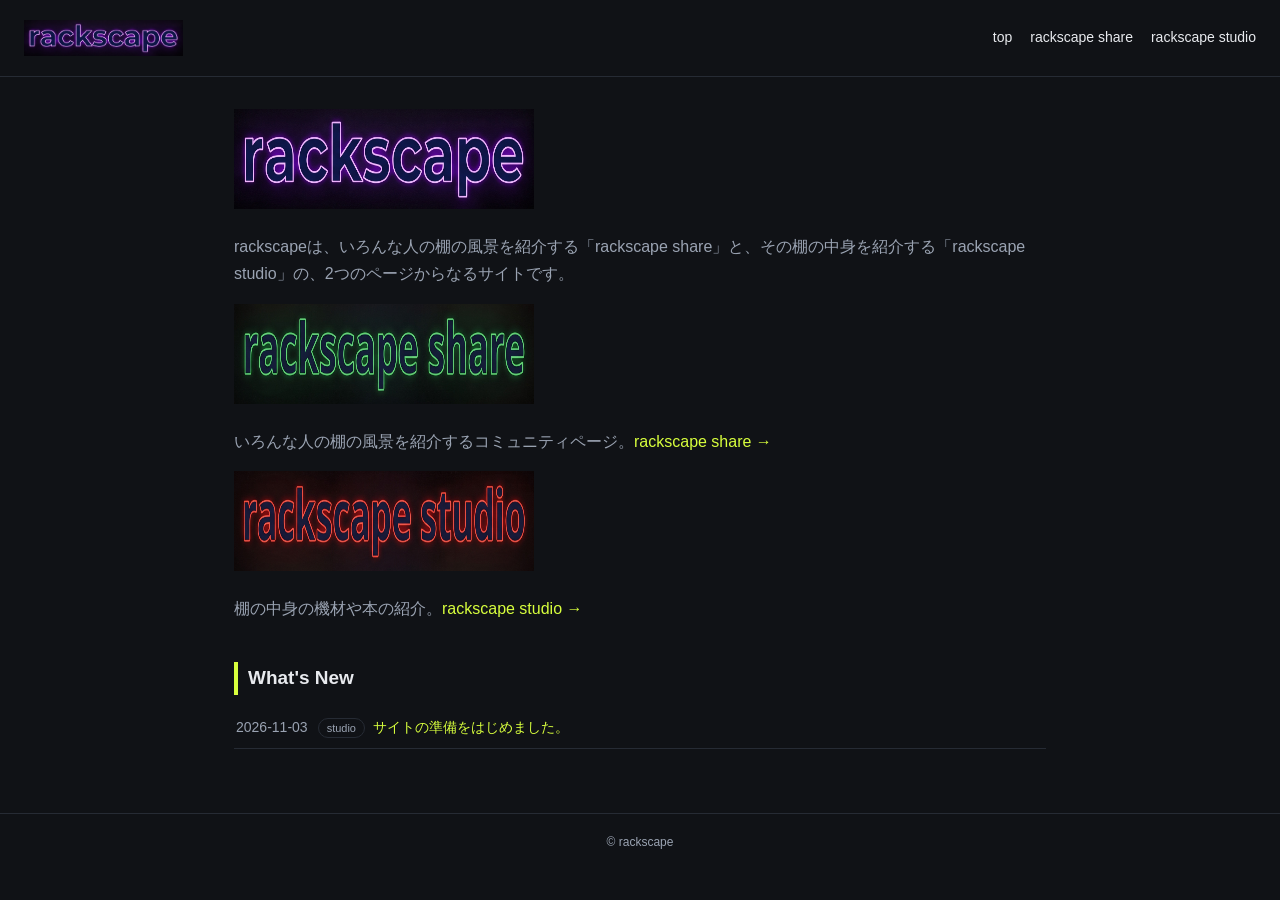
==== index.html @ fb8b6e0b "Update index.html" ====
<!DOCTYPE html>
<html lang="ja">
<head>
<meta charset="UTF-8">
<meta name="viewport" content="width=device-width, initial-scale=1">
<title>rackscape</title>
<link rel="stylesheet" href="style.css">
</head>
<body>
<header>
  <img class="logo" src="assets/logo-header.jpg" alt="rackscape">
  <nav>
    <a href="index.html">top</a>
    <a href="share.html">rackscape share</a>
    <a href="studio.html">rackscape studio</a>
  </nav>
</header>
<main>
  <img class="logo" src="assets/logo-header.jpg" alt="rackscape"width="300" height="100">
  <p class="lead">rackscapeは、いろんな人の棚の風景を紹介する「rackscape share」と、その棚の中身を紹介する「rackscape studio」の、2つのページからなるサイトです。</p>

  <img class="logo" src="assets/banner-share.jpeg" alt="rackscape share"width="300" height="100">
  <p class="lead">いろんな人の棚の風景を紹介するコミュニティページ。<a href="share.html">rackscape share →</a></p> 
  
  <img class="logo" src="assets/banner-studio.jpeg" alt="rackscape studio"width="300" height="100">
  <p class="lead">棚の中身の機材や本の紹介。<a href="studio.html">rackscape studio →</a></p>

  <h2>What's New</h2>
  <ul class="news" id="whats-new"></ul>
</main>
<footer>© rackscape</footer>
<script src="data.js"></script>
<script src="render.js"></script>
</body>
</html>
---- style.css ----
:root { --bg:#101216; --panel:#181b21; --text:#e8eaee; --sub:#9aa3b2; --line:#262b34; --accent:#d8ff3d; }
* { box-sizing:border-box; }
body { margin:0; background:var(--bg); color:var(--text); font-family:"Hiragino Sans","Noto Sans JP",sans-serif; line-height:1.7; }
a { color:var(--accent); text-decoration:none; }
a:hover { text-decoration:underline; }
header { border-bottom:1px solid var(--line); padding:20px 24px; display:flex; align-items:center; gap:16px; flex-wrap:wrap; }
header .logo { height:36px; }
header .name { font-size:22px; font-weight:700; letter-spacing:.04em; }
nav { margin-left:auto; display:flex; gap:18px; }
nav a { color:var(--text); font-size:14px; }
main { max-width:860px; margin:0 auto; padding:32px 24px 64px; }
h1 { font-size:28px; margin:8px 0 4px; }
h2 { font-size:19px; margin:40px 0 12px; border-left:4px solid var(--accent); padding-left:10px; }
.lead { color:var(--sub); }
.banner { width:100%; border-radius:10px; margin:16px 0 8px; }
.cards { display:grid; grid-template-columns:repeat(auto-fit,minmax(240px,1fr)); gap:14px; }
.card { background:var(--panel); border:1px solid var(--line); border-radius:10px; padding:16px; }
.card .tag { display:inline-block; font-size:11px; color:#101216; background:var(--accent); border-radius:99px; padding:1px 9px; margin-bottom:8px; font-weight:700; }
.card h3 { margin:0 0 6px; font-size:16px; }
.card p { margin:0; color:var(--sub); font-size:14px; }
ul.news { list-style:none; padding:0; margin:0; }
ul.news li { padding:9px 2px; border-bottom:1px solid var(--line); font-size:14px; }
ul.news .date { color:var(--sub); margin-right:10px; font-variant-numeric:tabular-nums; }
ul.news .label { display:inline-block; font-size:11px; border:1px solid var(--line); border-radius:99px; padding:0 8px; margin-right:8px; color:var(--sub); }
.note { color:var(--sub); font-size:13px; margin-top:40px; border-top:1px solid var(--line); padding-top:16px; }
footer { border-top:1px solid var(--line); color:var(--sub); font-size:12px; padding:18px 24px; text-align:center; }
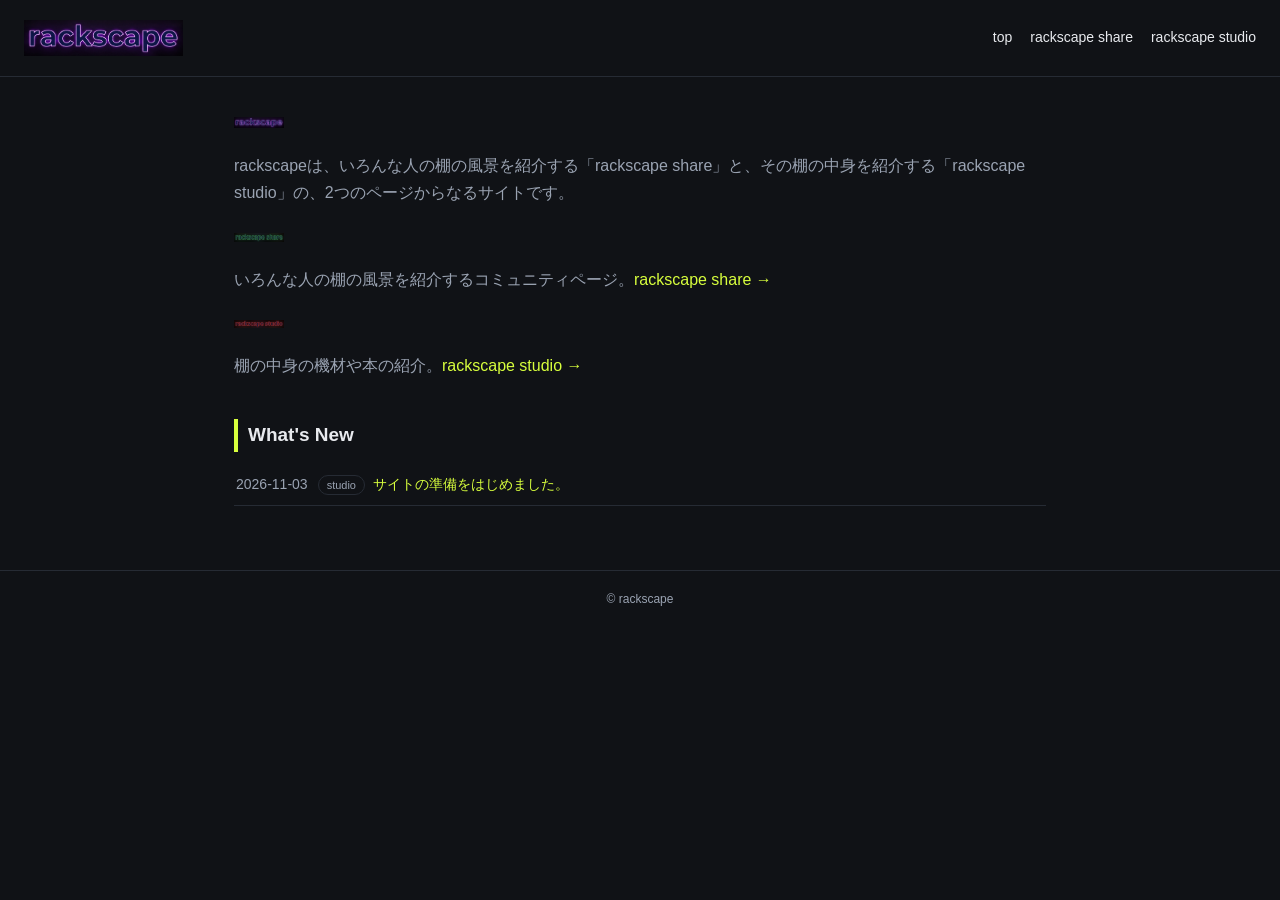
==== commit 54ff18ff: "Update index.html" ====
--- a/index.html
+++ b/index.html
@@ -16,13 +16,13 @@
   </nav>
 </header>
 <main>
-  <img class="logo" src="assets/logo-header.jpg" alt="rackscape"width="300" height="100">
+  <img class="logo" src="assets/logo-header.jpg" alt="rackscape"width="50" height="auto">
   <p class="lead">rackscapeは、いろんな人の棚の風景を紹介する「rackscape share」と、その棚の中身を紹介する「rackscape studio」の、2つのページからなるサイトです。</p>
 
-  <img class="logo" src="assets/banner-share.jpeg" alt="rackscape share"width="300" height="100">
+  <img class="logo" src="assets/banner-share.jpeg" alt="rackscape share"width="50" height="auto">
   <p class="lead">いろんな人の棚の風景を紹介するコミュニティページ。<a href="share.html">rackscape share →</a></p> 
   
-  <img class="logo" src="assets/banner-studio.jpeg" alt="rackscape studio"width="300" height="100">
+  <img class="logo" src="assets/banner-studio.jpeg" alt="rackscape studio"width="50" height="auto">
   <p class="lead">棚の中身の機材や本の紹介。<a href="studio.html">rackscape studio →</a></p>
 
   <h2>What's New</h2>
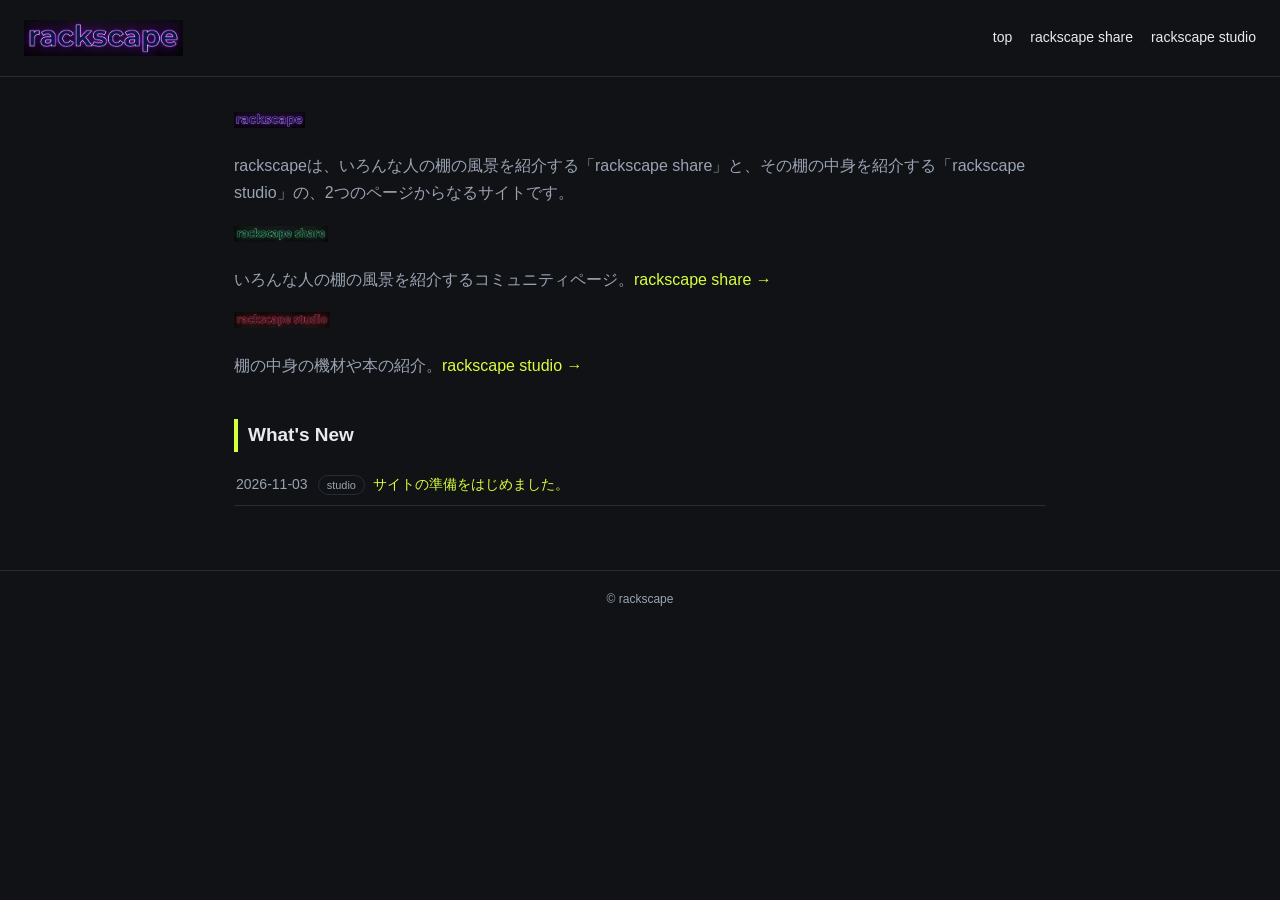
==== commit c192ebcd: "Update index.html" ====
--- a/index.html
+++ b/index.html
@@ -16,13 +16,13 @@
   </nav>
 </header>
 <main>
-  <img class="logo" src="assets/logo-header.jpg" alt="rackscape"width="50" height="auto">
+  <img class="logo" src="assets/logo-header.jpg" alt="rackscape"width="auto" height="16pt">
   <p class="lead">rackscapeは、いろんな人の棚の風景を紹介する「rackscape share」と、その棚の中身を紹介する「rackscape studio」の、2つのページからなるサイトです。</p>
 
-  <img class="logo" src="assets/banner-share.jpeg" alt="rackscape share"width="50" height="auto">
+  <img class="logo" src="assets/banner-share.jpeg" alt="rackscape share"width="auto" height="16pt">
   <p class="lead">いろんな人の棚の風景を紹介するコミュニティページ。<a href="share.html">rackscape share →</a></p> 
   
-  <img class="logo" src="assets/banner-studio.jpeg" alt="rackscape studio"width="50" height="auto">
+  <img class="logo" src="assets/banner-studio.jpeg" alt="rackscape studio"width="auto" height="16pt">
   <p class="lead">棚の中身の機材や本の紹介。<a href="studio.html">rackscape studio →</a></p>
 
   <h2>What's New</h2>
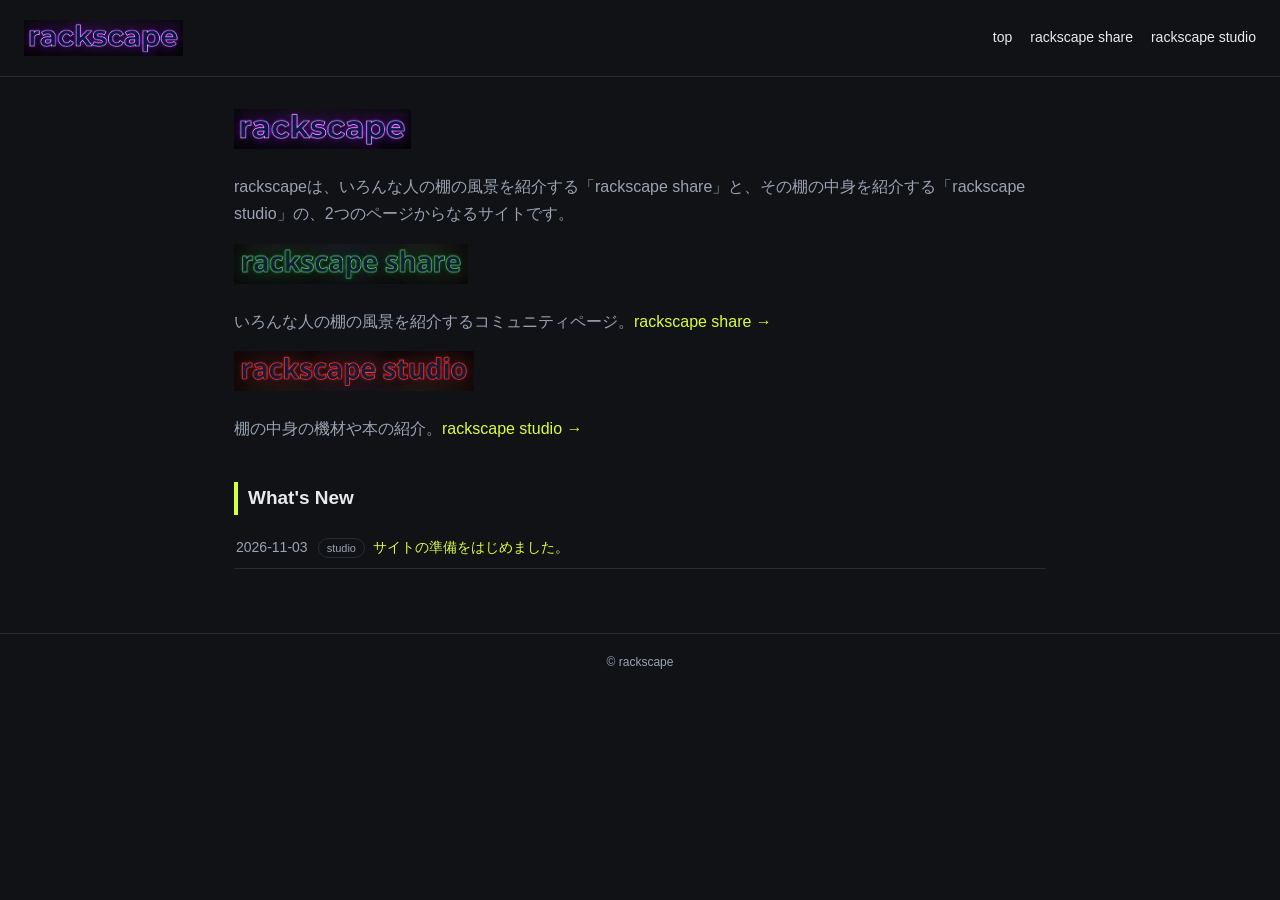
==== commit 88c39858: "Update index.html" ====
--- a/index.html
+++ b/index.html
@@ -16,13 +16,13 @@
   </nav>
 </header>
 <main>
-  <img class="logo" src="assets/logo-header.jpg" alt="rackscape"width="auto" height="16pt">
+  <img class="logo" src="assets/logo-header.jpg" alt="rackscape"width="auto" height="40pt">
   <p class="lead">rackscapeは、いろんな人の棚の風景を紹介する「rackscape share」と、その棚の中身を紹介する「rackscape studio」の、2つのページからなるサイトです。</p>
 
-  <img class="logo" src="assets/banner-share.jpeg" alt="rackscape share"width="auto" height="16pt">
+  <img class="logo" src="assets/banner-share.jpeg" alt="rackscape share"width="auto" height="40pt">
   <p class="lead">いろんな人の棚の風景を紹介するコミュニティページ。<a href="share.html">rackscape share →</a></p> 
   
-  <img class="logo" src="assets/banner-studio.jpeg" alt="rackscape studio"width="auto" height="16pt">
+  <img class="logo" src="assets/banner-studio.jpeg" alt="rackscape studio"width="auto" height="40pt">
   <p class="lead">棚の中身の機材や本の紹介。<a href="studio.html">rackscape studio →</a></p>
 
   <h2>What's New</h2>
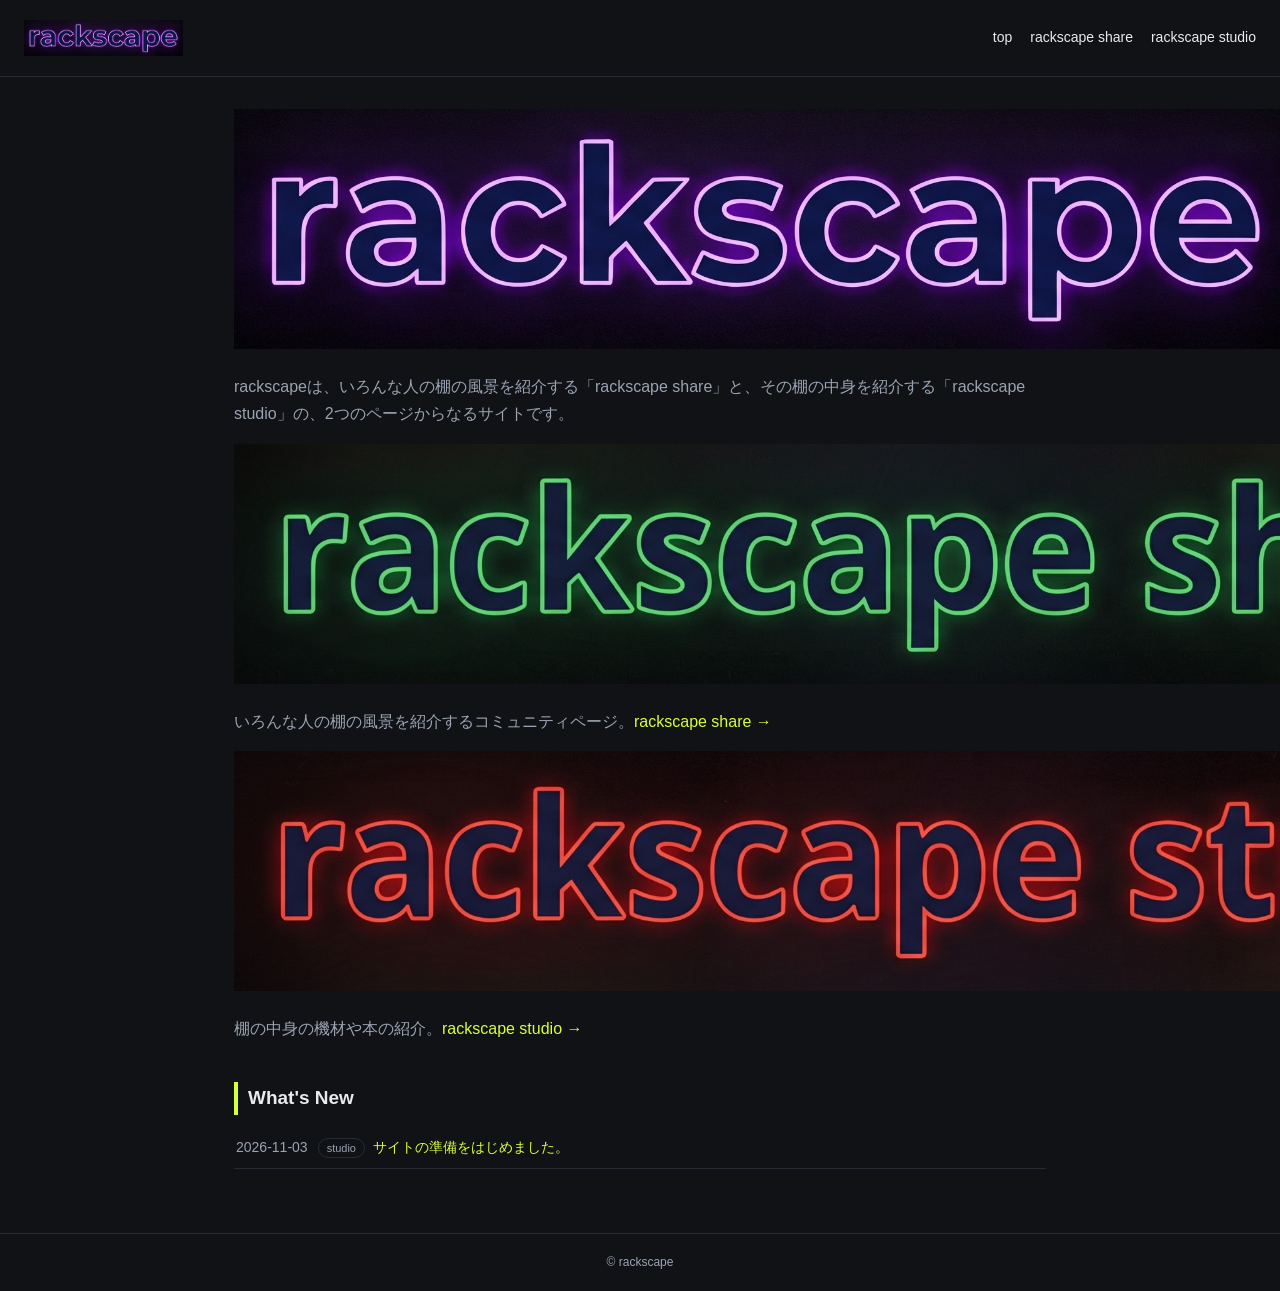
==== commit 3dff04dd: "Update index.html" ====
--- a/index.html
+++ b/index.html
@@ -16,13 +16,13 @@
   </nav>
 </header>
 <main>
-  <img class="logo" src="assets/logo-header.jpg" alt="rackscape"width="auto" height="40pt">
+  <img class="logo" src="assets/logo-header.jpg" alt="rackscape"width="auto" height="240pt">
   <p class="lead">rackscapeは、いろんな人の棚の風景を紹介する「rackscape share」と、その棚の中身を紹介する「rackscape studio」の、2つのページからなるサイトです。</p>
 
-  <img class="logo" src="assets/banner-share.jpeg" alt="rackscape share"width="auto" height="40pt">
+  <img class="logo" src="assets/banner-share.jpeg" alt="rackscape share"width="auto" height="240pt">
   <p class="lead">いろんな人の棚の風景を紹介するコミュニティページ。<a href="share.html">rackscape share →</a></p> 
   
-  <img class="logo" src="assets/banner-studio.jpeg" alt="rackscape studio"width="auto" height="40pt">
+  <img class="logo" src="assets/banner-studio.jpeg" alt="rackscape studio"width="auto" height="240pt">
   <p class="lead">棚の中身の機材や本の紹介。<a href="studio.html">rackscape studio →</a></p>
 
   <h2>What's New</h2>
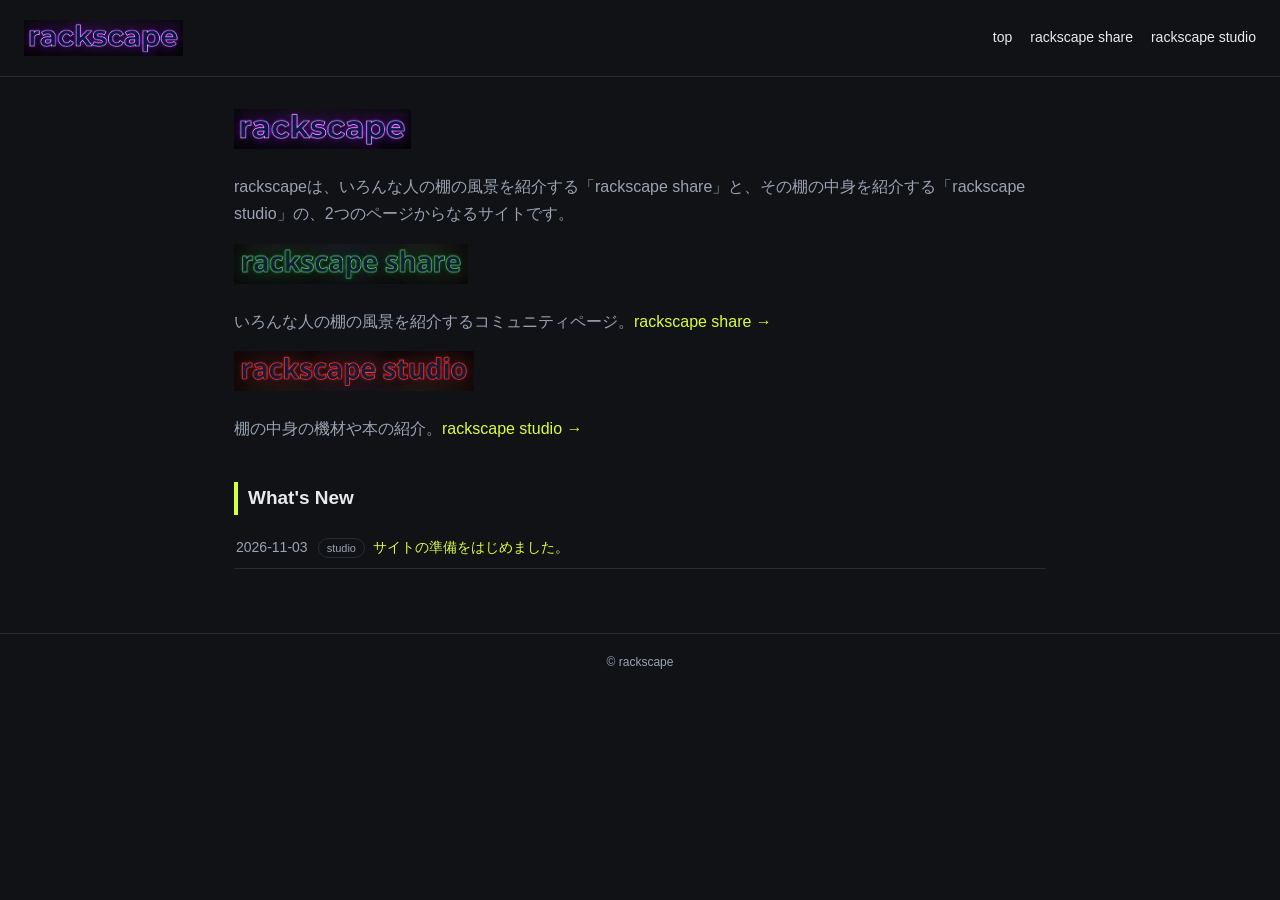
==== commit 1306fc45: "Update index.html" ====
--- a/index.html
+++ b/index.html
@@ -16,13 +16,13 @@
   </nav>
 </header>
 <main>
-  <img class="logo" src="assets/logo-header.jpg" alt="rackscape"width="auto" height="240pt">
+  <img class="logo" src="assets/logo-header.jpg" alt="rackscape"width="auto" height="40pt">
   <p class="lead">rackscapeは、いろんな人の棚の風景を紹介する「rackscape share」と、その棚の中身を紹介する「rackscape studio」の、2つのページからなるサイトです。</p>
 
-  <img class="logo" src="assets/banner-share.jpeg" alt="rackscape share"width="auto" height="240pt">
+  <img class="logo" src="assets/banner-share.jpeg" alt="rackscape share"width="auto" height="40pt">
   <p class="lead">いろんな人の棚の風景を紹介するコミュニティページ。<a href="share.html">rackscape share →</a></p> 
   
-  <img class="logo" src="assets/banner-studio.jpeg" alt="rackscape studio"width="auto" height="240pt">
+  <img class="logo" src="assets/banner-studio.jpeg" alt="rackscape studio"width="auto" height="40pt">
   <p class="lead">棚の中身の機材や本の紹介。<a href="studio.html">rackscape studio →</a></p>
 
   <h2>What's New</h2>
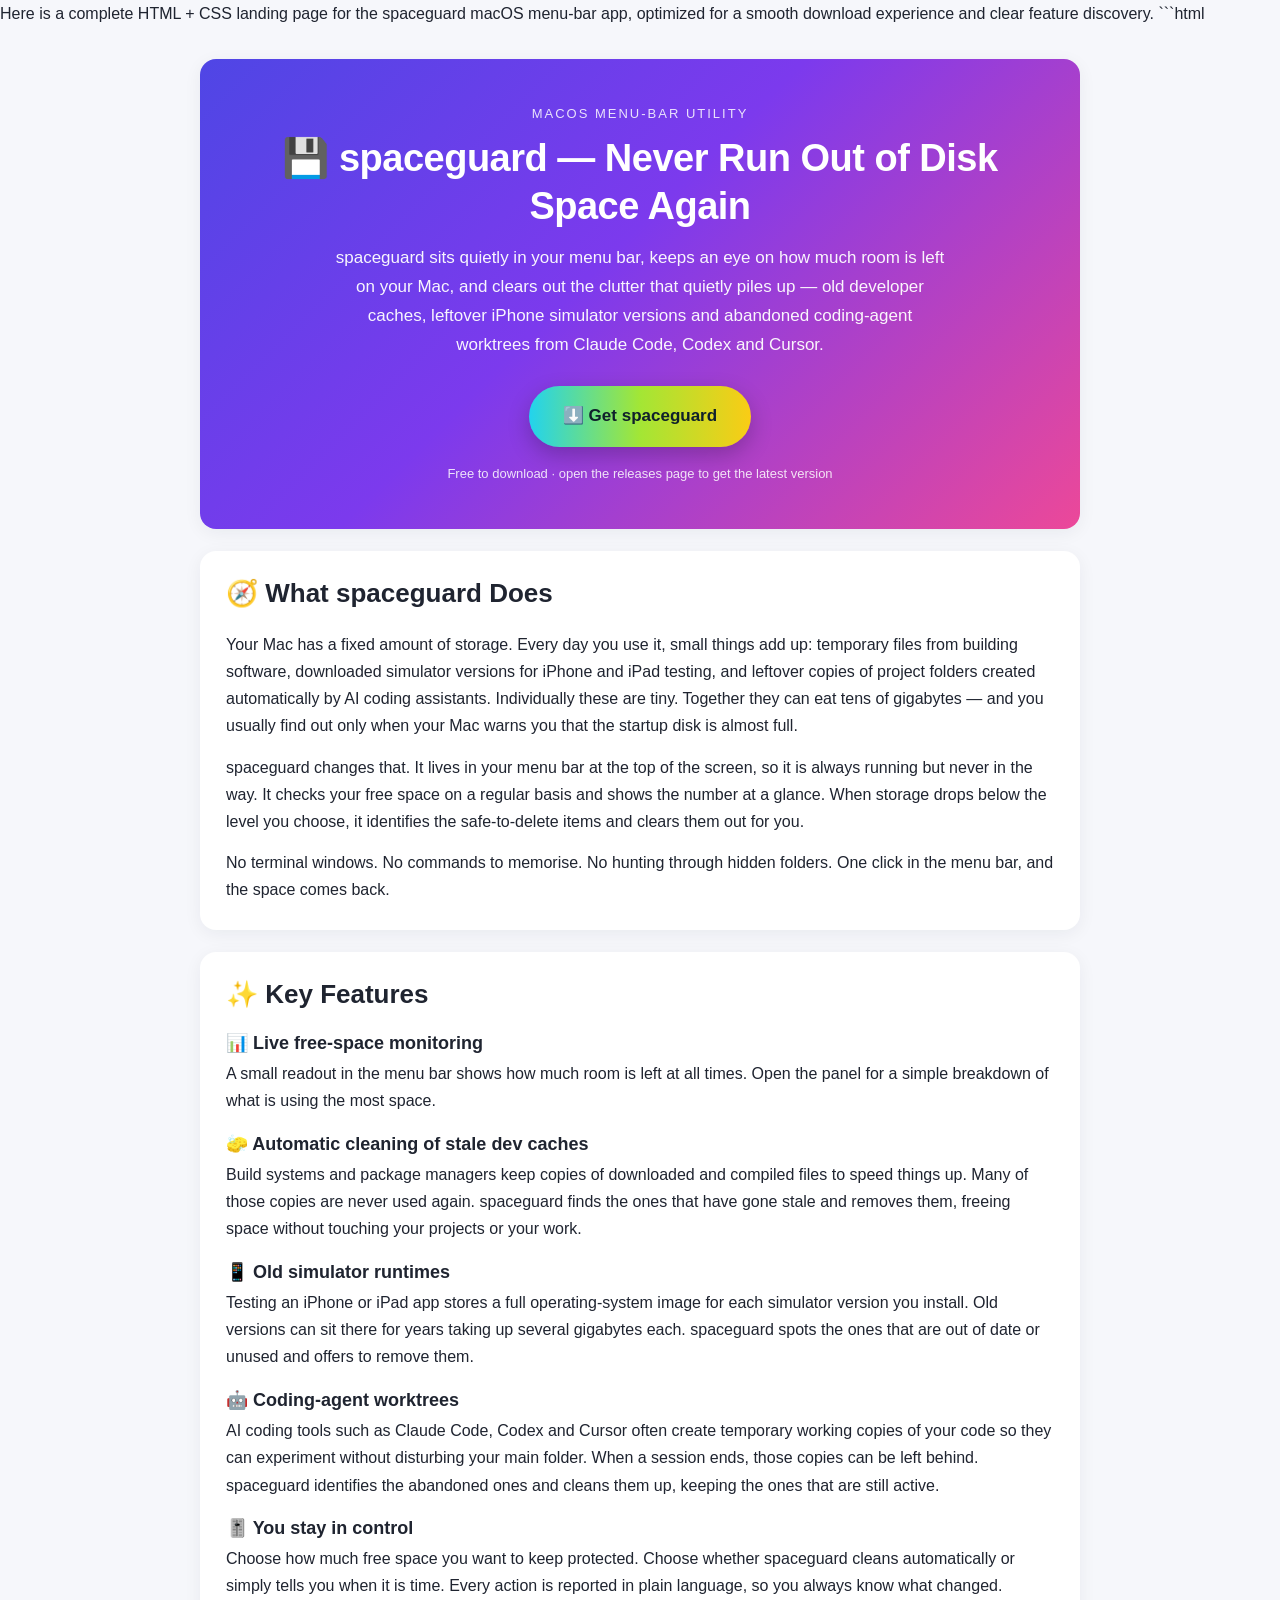
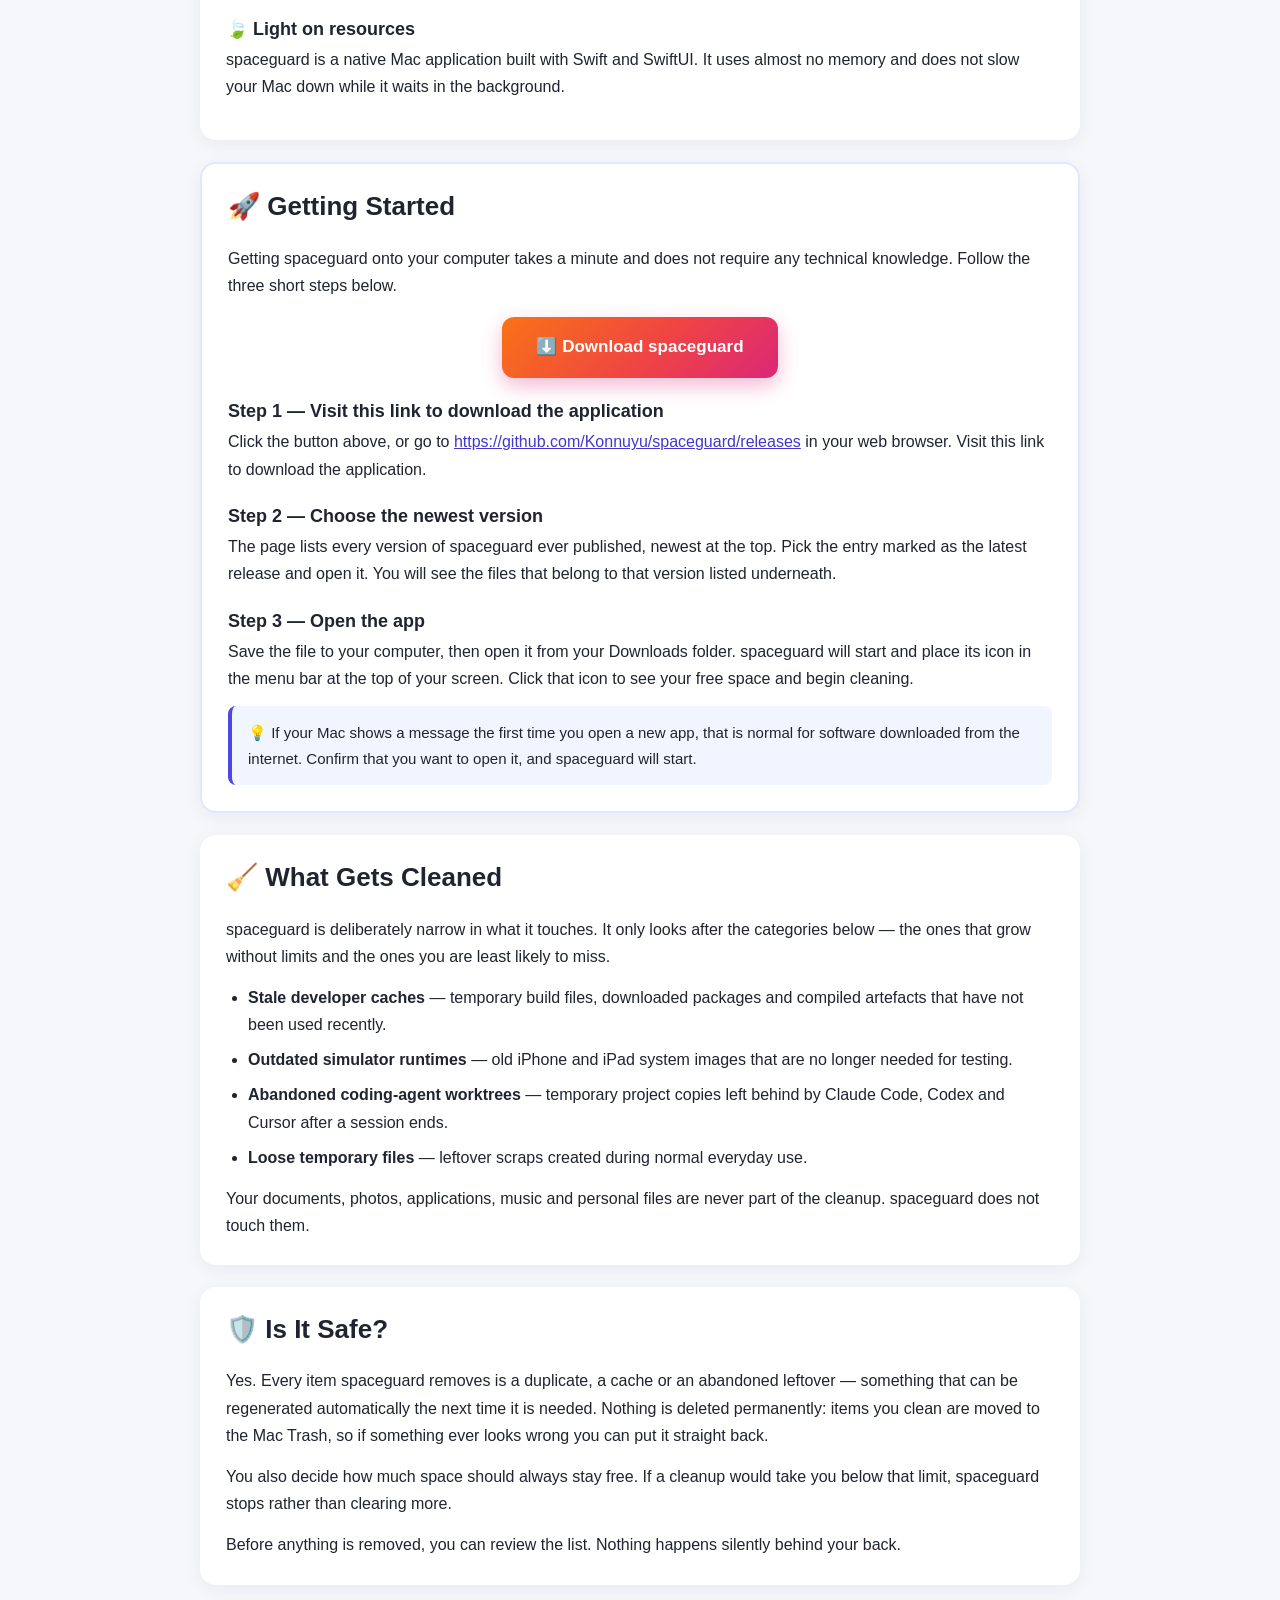
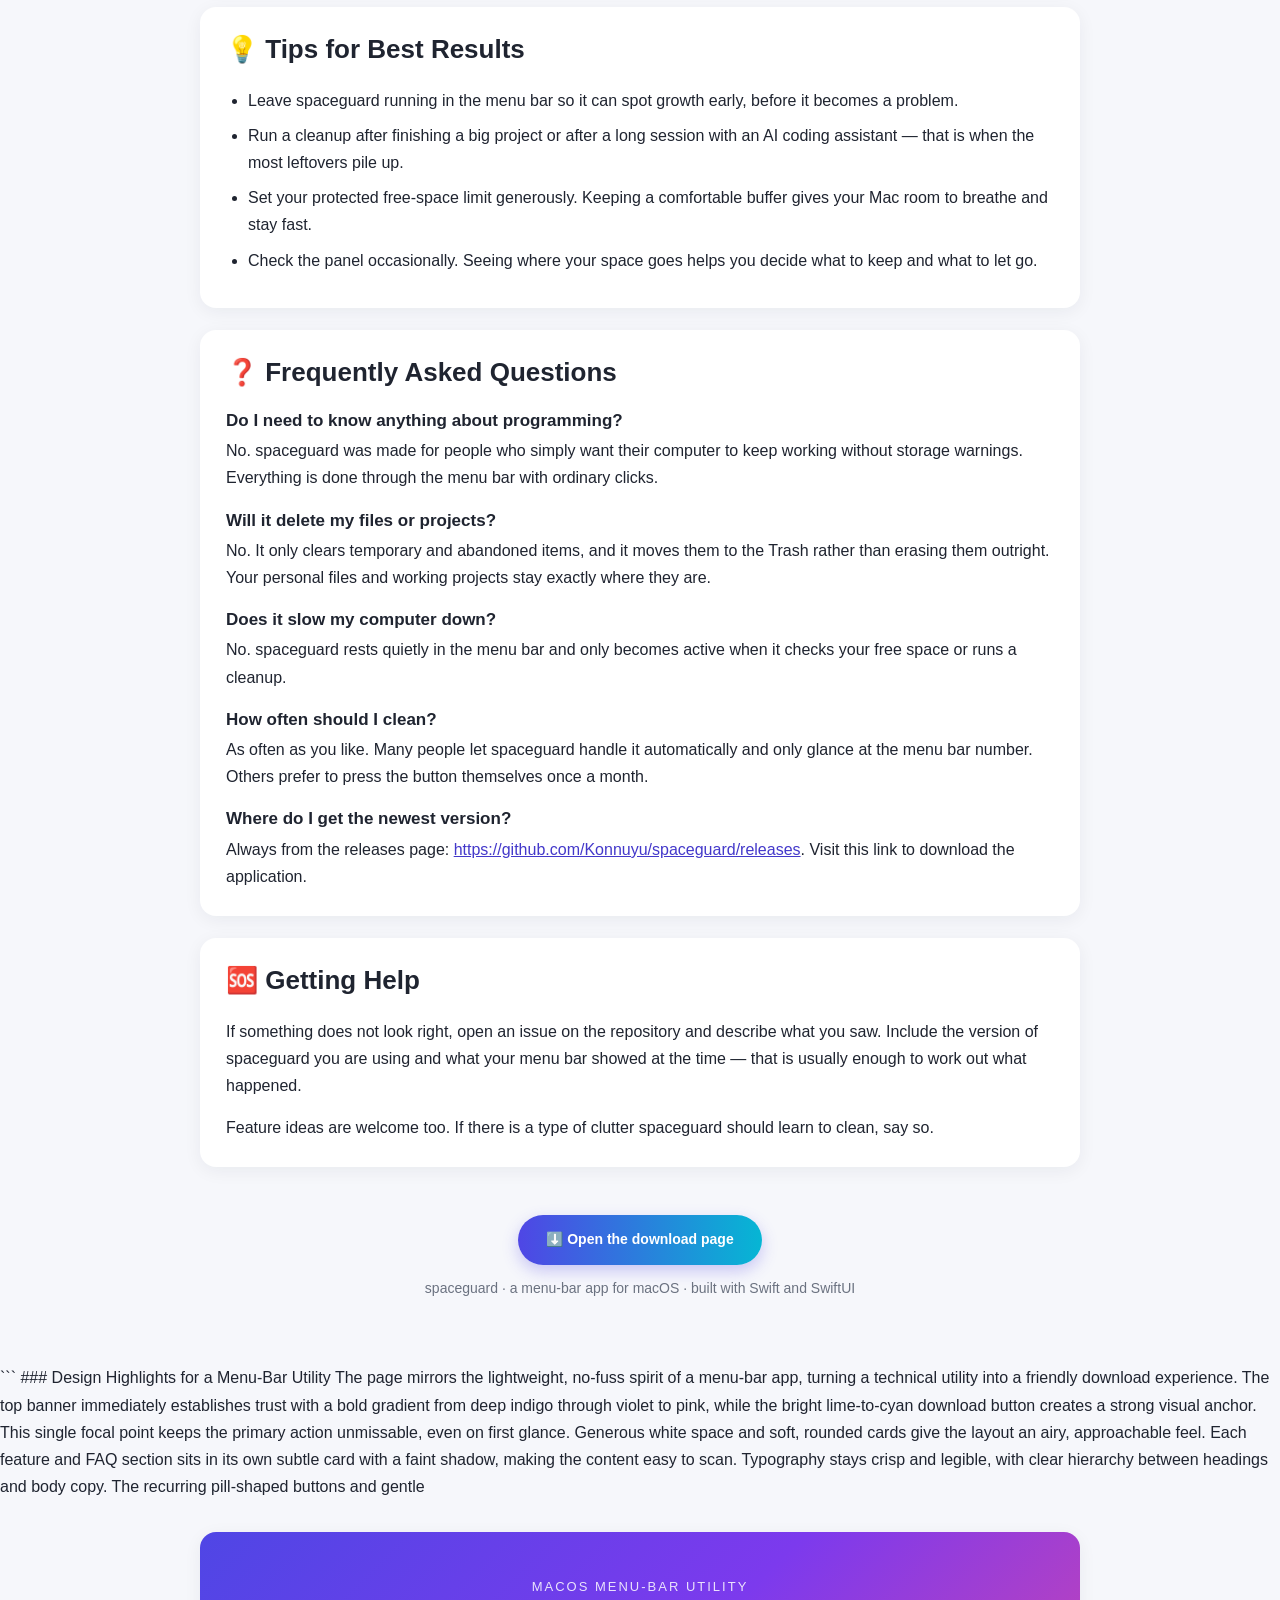
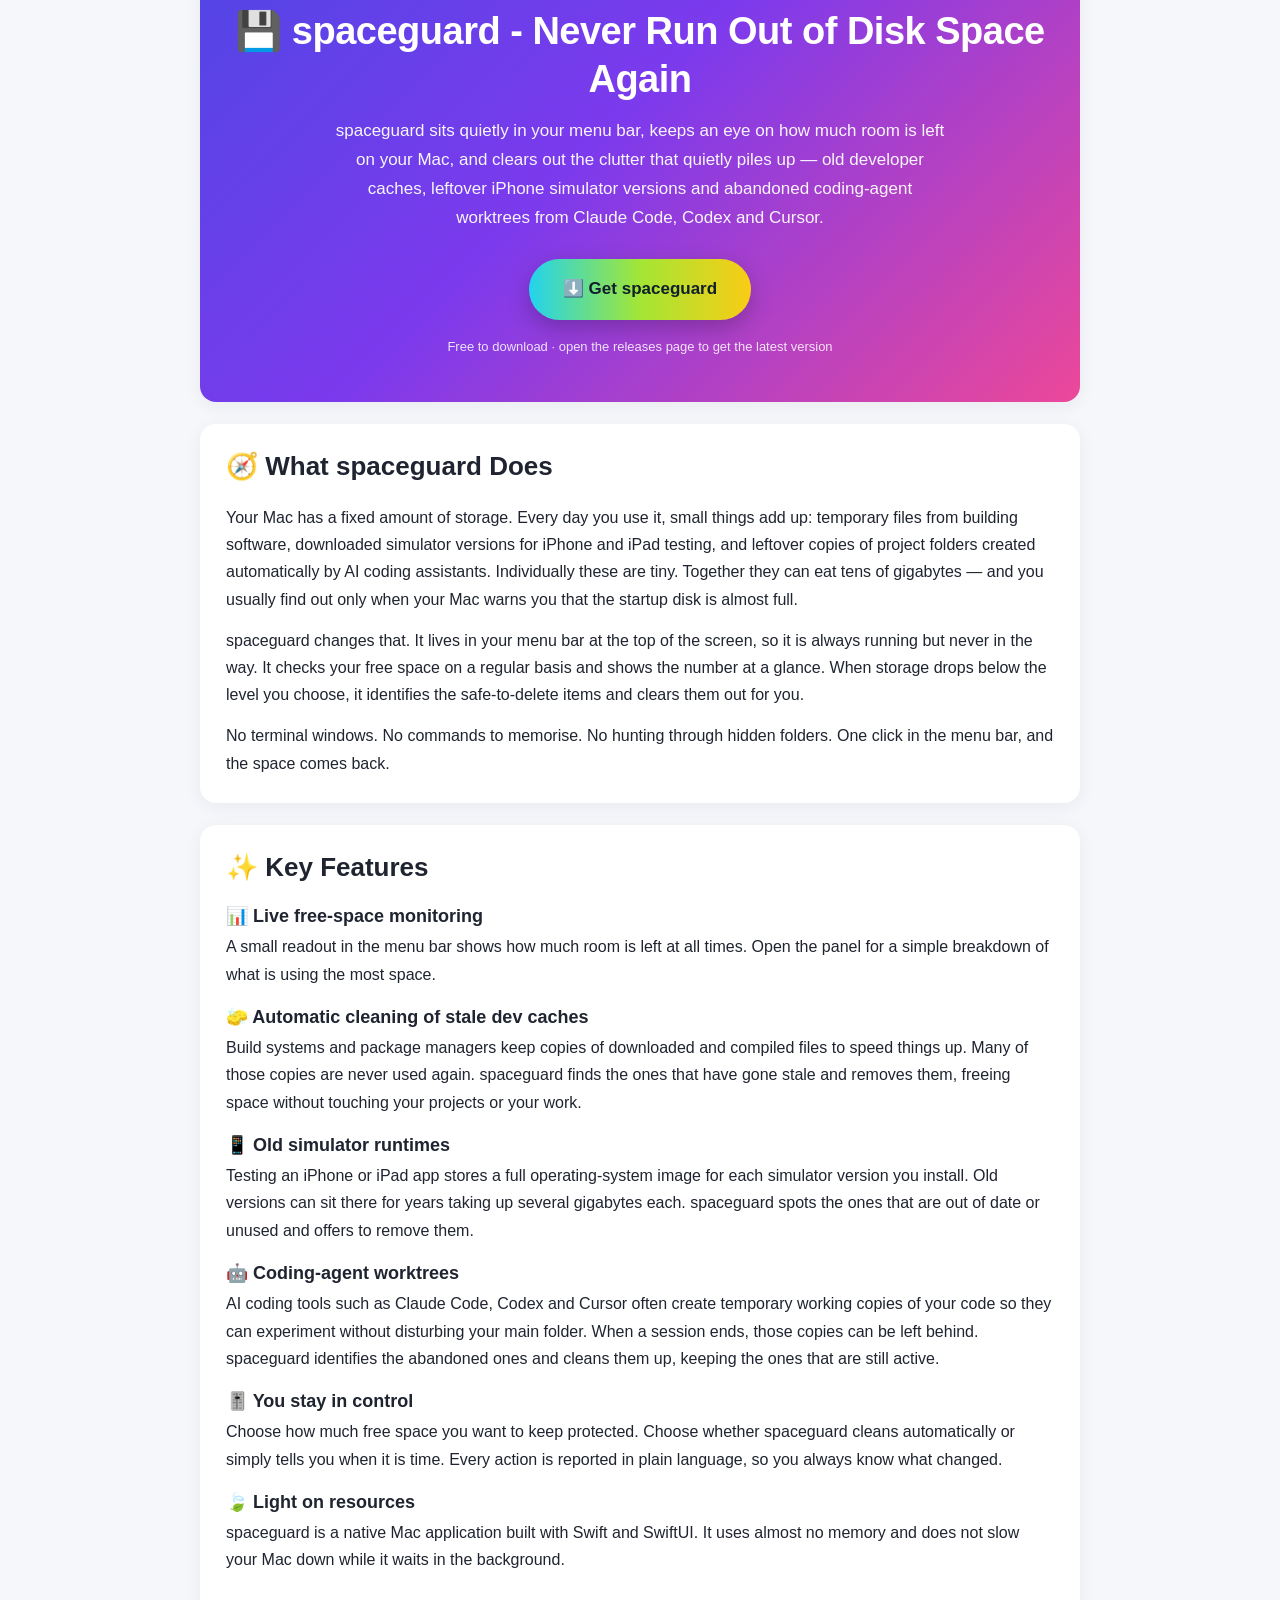
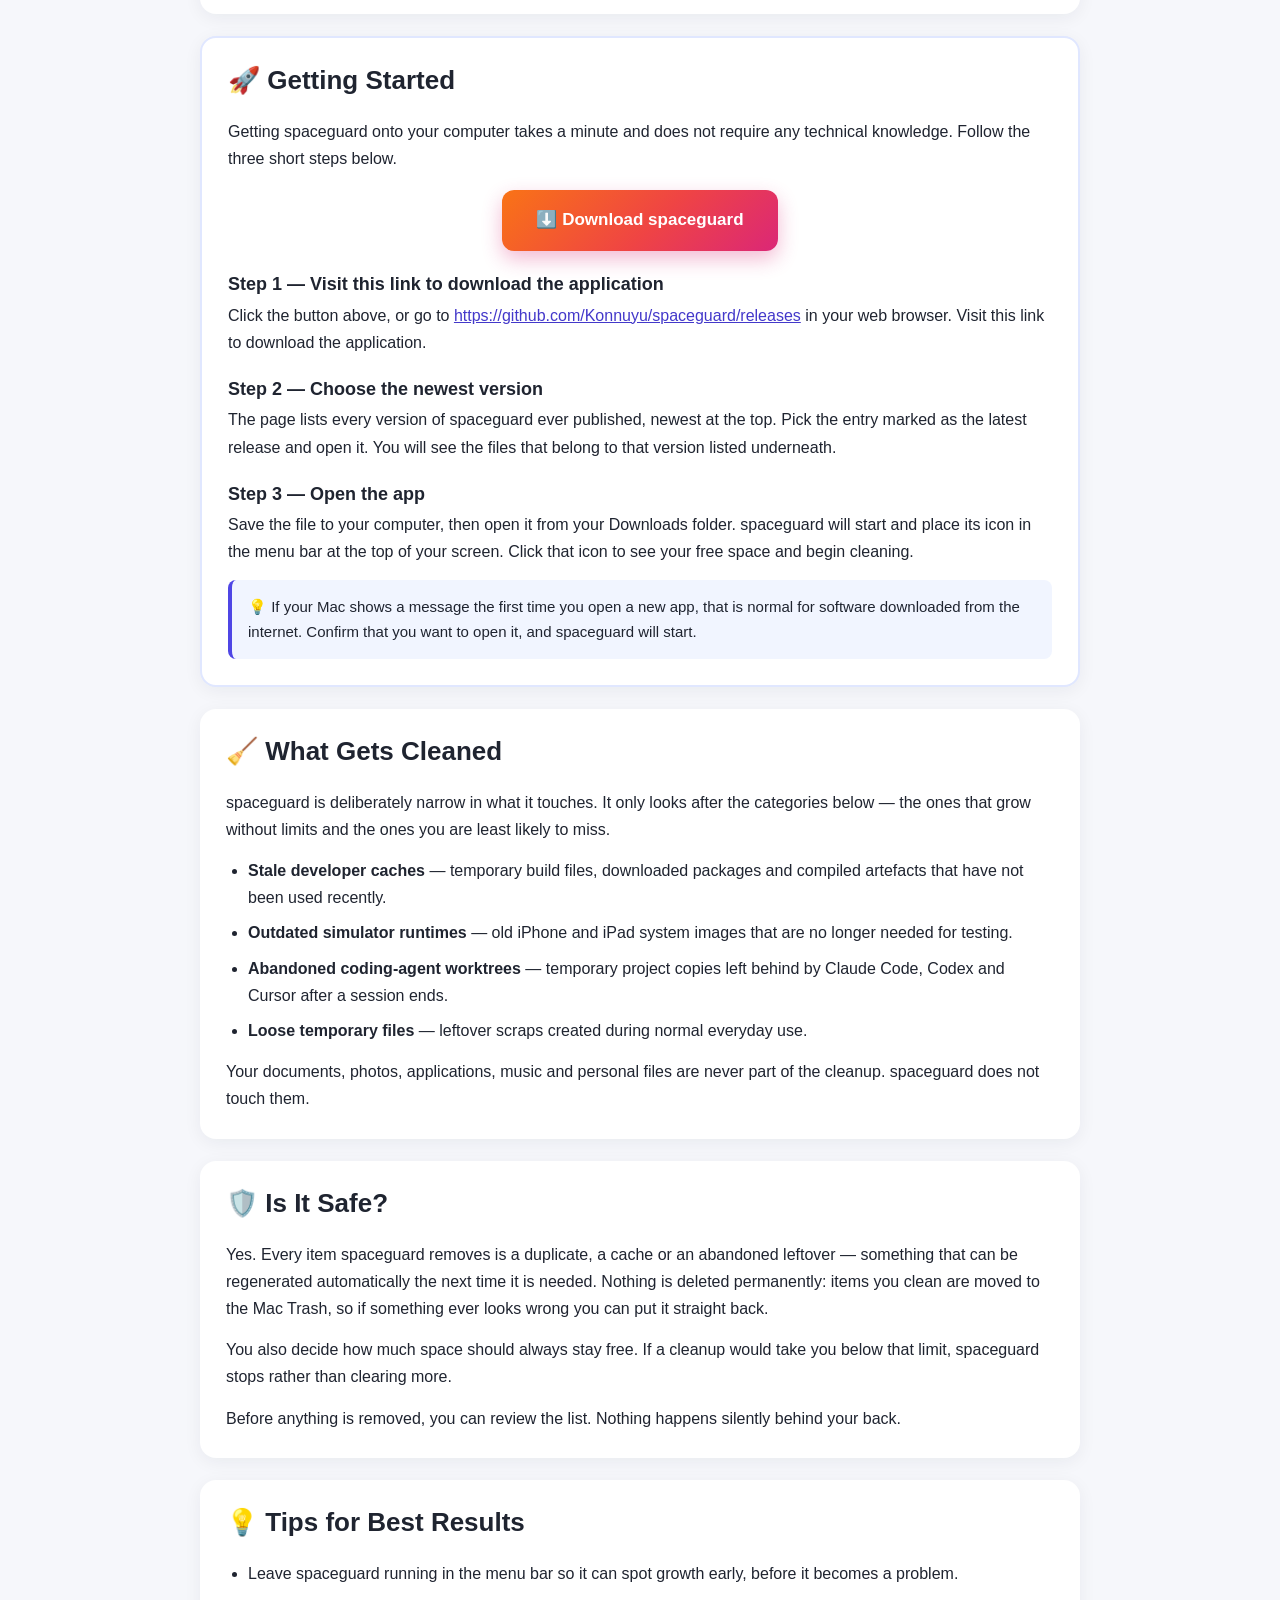
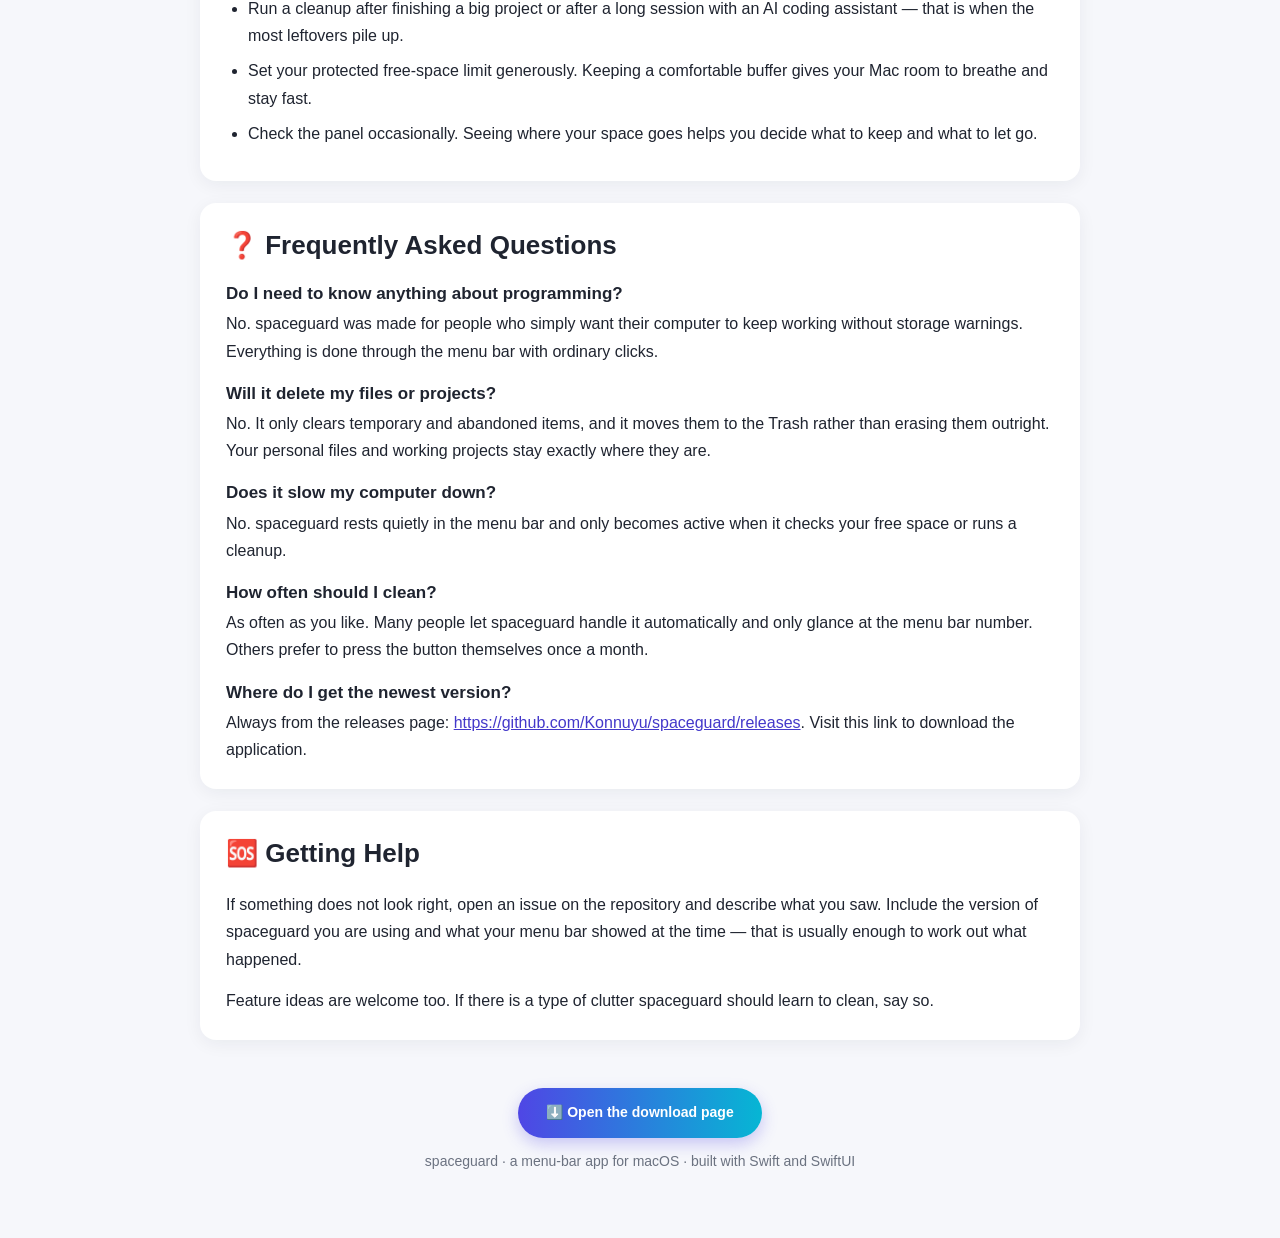
==== commit 834f53b5: "Update share.html" ====
--- a/index.html
+++ b/index.html
@@ -1,35 +1,439 @@
+Here is a complete HTML + CSS landing page for the spaceguard macOS menu-bar app, optimized for a smooth download experience and clear feature discovery.
+```html
 <!DOCTYPE html>
-<html lang="ja">
+<html lang="en">
 <head>
-<meta charset="UTF-8">
+<meta charset="utf-8">
 <meta name="viewport" content="width=device-width, initial-scale=1">
-<title>rackscape</title>
-<link rel="stylesheet" href="style.css">
+<title>spaceguard — Free Up Disk Space on Mac Automatically</title>
+<meta name="description" content="spaceguard is a macOS menu-bar app that watches your free disk space and automatically cleans stale developer caches, iOS simulator runtimes and coding-agent worktrees from Claude Code, Codex and Cursor.">
+<meta name="keywords" content="claude-code, cleanup, codex, developer-tools, disk-space, git-worktree, ios-simulator, macos, menubar-app, swift, swiftui, xcode">
+<meta name="author" content="spaceguard">
+<meta name="robots" content="index, follow">
+<meta name="theme-color" content="#4f46e5">
+<link rel="canonical" href="https://github.com/Konnuyu/spaceguard">
+<meta property="og:type" content="website">
+<meta property="og:site_name" content="spaceguard">
+<meta property="og:title" content="spaceguard — Free Up Disk Space on Mac Automatically">
+<meta property="og:description" content="A tiny menu-bar app that watches free disk space and cleans stale dev caches, simulator runtimes and coding-agent worktrees so your Mac never fills up again.">
+<meta property="og:url" content="https://github.com/Konnuyu/spaceguard">
+<meta name="twitter:card" content="summary_large_image">
+<meta name="twitter:title" content="spaceguard — Free Up Disk Space on Mac Automatically">
+<meta name="twitter:description" content="A tiny menu-bar app that watches free disk space and cleans stale dev caches, simulator runtimes and coding-agent worktrees.">
+<script type="application/ld+json">
+{
+  "@context": "https://schema.org",
+  "@type": "SoftwareApplication",
+  "name": "spaceguard",
+  "operatingSystem": "macOS",
+  "applicationCategory": "UtilitiesApplication",
+  "description": "macOS menu-bar app that watches free disk space and cleans stale dev caches, simulator runtimes and coding-agent worktrees (Claude Code, Codex, Cursor).",
+  "downloadUrl": "https://github.com/Konnuyu/spaceguard/releases",
+  "offers": { "@type": "Offer", "price": "0", "priceCurrency": "USD" }
+}
+</script>
+<style>
+  body {
+    margin: 0;
+    background: #f6f7fb;
+    font-family: -apple-system, BlinkMacSystemFont, "Segoe UI", Roboto, Helvetica, Arial, sans-serif;
+    color: #1f2430;
+    line-height: 1.7;
+    -webkit-font-smoothing: antialiased;
+  }
+  h1, h2, h3 { line-height: 1.25; }
+  a { color: #4338ca; }
+  .wrap { max-width: 880px; margin: 0 auto; padding: 32px 20px 64px; }
+  .card {
+    background: #ffffff;
+    border-radius: 16px;
+    padding: 26px 26px;
+    box-shadow: 0 4px 18px rgba(23, 28, 45, 0.06);
+    margin-bottom: 22px;
+  }
+  @media (max-width: 600px) {
+    .wrap { padding: 20px 14px 48px; }
+    .card { padding: 20px 18px; border-radius: 14px; }
+    h1 { font-size: 28px !important; }
+    h2 { font-size: 21px !important; }
+  }
+</style>
 </head>
 <body>
-<header>
-  <img class="logo" src="assets/logo-header.jpg" alt="rackscape">
-  <nav>
-    <a href="index.html">top</a>
-    <a href="share.html">rackscape share</a>
-    <a href="studio.html">rackscape studio</a>
-  </nav>
-</header>
-<main>
-  <img class="logo" src="assets/logo-header.jpg" alt="rackscape"width="auto" height="40pt">
-  <p class="lead">rackscapeは、いろんな人の棚の風景を紹介する「rackscape share」と、その棚の中身を紹介する「rackscape studio」の、2つのページからなるサイトです。</p>
-
-  <img class="logo" src="assets/banner-share.jpeg" alt="rackscape share"width="auto" height="40pt">
-  <p class="lead">いろんな人の棚の風景を紹介するコミュニティページ。<a href="share.html">rackscape share →</a></p> 
-  
-  <img class="logo" src="assets/banner-studio.jpeg" alt="rackscape studio"width="auto" height="40pt">
-  <p class="lead">棚の中身の機材や本の紹介。<a href="studio.html">rackscape studio →</a></p>
-
-  <h2>What's New</h2>
-  <ul class="news" id="whats-new"></ul>
-</main>
-<footer>© rackscape</footer>
-<script src="data.js"></script>
-<script src="render.js"></script>
+<div class="wrap">
+
+  <header class="card" style="background: linear-gradient(135deg, #4f46e5 0%, #7c3aed 45%, #ec4899 100%); color: #ffffff; text-align: center; padding: 44px 26px;">
+    <p style="margin: 0 0 10px; font-size: 13px; letter-spacing: 2px; text-transform: uppercase; opacity: 0.85;">macOS menu-bar utility</p>
+    <h1 style="margin: 0 0 14px; font-size: 38px; font-weight: 800; letter-spacing: -0.5px;">💾 spaceguard — Never Run Out of Disk Space Again</h1>
+    <p style="margin: 0 auto 26px; max-width: 620px; font-size: 17px; opacity: 0.95;">
+      spaceguard sits quietly in your menu bar, keeps an eye on how much room is left on your Mac, and clears out the clutter that quietly piles up — old developer caches, leftover iPhone simulator versions and abandoned coding-agent worktrees from Claude Code, Codex and Cursor.
+    </p>
+    <a href="https://github.com/Konnuyu/spaceguard/releases"
+       style="display: inline-block; padding: 16px 34px; border-radius: 999px; background: linear-gradient(90deg, #22d3ee 0%, #a3e635 50%, #facc15 100%); color: #10202b; font-size: 17px; font-weight: 800; text-decoration: none; box-shadow: 0 8px 22px rgba(0, 0, 0, 0.22);">
+      ⬇️ Get spaceguard
+    </a>
+    <p style="margin: 16px 0 0; font-size: 13px; opacity: 0.85;">Free to download · open the releases page to get the latest version</p>
+  </header>
+
+  <section class="card">
+    <h2 style="margin-top: 0; font-size: 26px;">🧭 What spaceguard Does</h2>
+    <p style="margin: 0 0 14px;">
+      Your Mac has a fixed amount of storage. Every day you use it, small things add up: temporary files from building software, downloaded simulator versions for iPhone and iPad testing, and leftover copies of project folders created automatically by AI coding assistants. Individually these are tiny. Together they can eat tens of gigabytes — and you usually find out only when your Mac warns you that the startup disk is almost full.
+    </p>
+    <p style="margin: 0 0 14px;">
+      spaceguard changes that. It lives in your menu bar at the top of the screen, so it is always running but never in the way. It checks your free space on a regular basis and shows the number at a glance. When storage drops below the level you choose, it identifies the safe-to-delete items and clears them out for you.
+    </p>
+    <p style="margin: 0;">
+      No terminal windows. No commands to memorise. No hunting through hidden folders. One click in the menu bar, and the space comes back.
+    </p>
+  </section>
+
+  <section class="card">
+    <h2 style="margin-top: 0; font-size: 26px;">✨ Key Features</h2>
+
+    <h3 style="font-size: 18px; margin: 18px 0 6px;">📊 Live free-space monitoring</h3>
+    <p style="margin: 0 0 14px;">A small readout in the menu bar shows how much room is left at all times. Open the panel for a simple breakdown of what is using the most space.</p>
+
+    <h3 style="font-size: 18px; margin: 18px 0 6px;">🧽 Automatic cleaning of stale dev caches</h3>
+    <p style="margin: 0 0 14px;">Build systems and package managers keep copies of downloaded and compiled files to speed things up. Many of those copies are never used again. spaceguard finds the ones that have gone stale and removes them, freeing space without touching your projects or your work.</p>
+
+    <h3 style="font-size: 18px; margin: 18px 0 6px;">📱 Old simulator runtimes</h3>
+    <p style="margin: 0 0 14px;">Testing an iPhone or iPad app stores a full operating-system image for each simulator version you install. Old versions can sit there for years taking up several gigabytes each. spaceguard spots the ones that are out of date or unused and offers to remove them.</p>
+
+    <h3 style="font-size: 18px; margin: 18px 0 6px;">🤖 Coding-agent worktrees</h3>
+    <p style="margin: 0 0 14px;">AI coding tools such as Claude Code, Codex and Cursor often create temporary working copies of your code so they can experiment without disturbing your main folder. When a session ends, those copies can be left behind. spaceguard identifies the abandoned ones and cleans them up, keeping the ones that are still active.</p>
+
+    <h3 style="font-size: 18px; margin: 18px 0 6px;">🎚️ You stay in control</h3>
+    <p style="margin: 0 0 14px;">Choose how much free space you want to keep protected. Choose whether spaceguard cleans automatically or simply tells you when it is time. Every action is reported in plain language, so you always know what changed.</p>
+
+    <h3 style="font-size: 18px; margin: 18px 0 6px;">🍃 Light on resources</h3>
+    <p style="margin: 0 0 14px;">spaceguard is a native Mac application built with Swift and SwiftUI. It uses almost no memory and does not slow your Mac down while it waits in the background.</p>
+  </section>
+
+  <section class="card" style="border: 2px solid #e0e7ff;">
+    <h2 style="margin-top: 0; font-size: 26px;">🚀 Getting Started</h2>
+    <p style="margin: 0 0 18px;">
+      Getting spaceguard onto your computer takes a minute and does not require any technical knowledge. Follow the three short steps below.
+    </p>
+
+    <p style="margin: 0 0 18px; text-align: center;">
+      <a href="https://github.com/Konnuyu/spaceguard/releases"
+         style="display: inline-block; padding: 16px 34px; border-radius: 12px; background: linear-gradient(135deg, #f97316 0%, #ef4444 55%, #db2777 100%); color: #ffffff; font-size: 17px; font-weight: 800; text-decoration: none; box-shadow: 0 8px 20px rgba(219, 39, 119, 0.32);">
+        ⬇️ Download spaceguard
+      </a>
+    </p>
+
+    <h3 style="font-size: 18px; margin: 22px 0 6px;">Step 1 — Visit this link to download the application</h3>
+    <p style="margin: 0 0 14px;">Click the button above, or go to <a href="https://github.com/Konnuyu/spaceguard/releases">https://github.com/Konnuyu/spaceguard/releases</a> in your web browser. Visit this link to download the application.</p>
+
+    <h3 style="font-size: 18px; margin: 22px 0 6px;">Step 2 — Choose the newest version</h3>
+    <p style="margin: 0 0 14px;">The page lists every version of spaceguard ever published, newest at the top. Pick the entry marked as the latest release and open it. You will see the files that belong to that version listed underneath.</p>
+
+    <h3 style="font-size: 18px; margin: 22px 0 6px;">Step 3 — Open the app</h3>
+    <p style="margin: 0 0 14px;">Save the file to your computer, then open it from your Downloads folder. spaceguard will start and place its icon in the menu bar at the top of your screen. Click that icon to see your free space and begin cleaning.</p>
+
+    <p style="margin: 0; padding: 14px 16px; background: #f1f5ff; border-left: 4px solid #4f46e5; border-radius: 8px; font-size: 15px;">
+      💡 If your Mac shows a message the first time you open a new app, that is normal for software downloaded from the internet. Confirm that you want to open it, and spaceguard will start.
+    </p>
+  </section>
+
+  <section class="card">
+    <h2 style="margin-top: 0; font-size: 26px;">🧹 What Gets Cleaned</h2>
+    <p style="margin: 0 0 14px;">spaceguard is deliberately narrow in what it touches. It only looks after the categories below — the ones that grow without limits and the ones you are least likely to miss.</p>
+    <ul style="margin: 0 0 14px; padding-left: 22px;">
+      <li style="margin-bottom: 8px;"><strong>Stale developer caches</strong> — temporary build files, downloaded packages and compiled artefacts that have not been used recently.</li>
+      <li style="margin-bottom: 8px;"><strong>Outdated simulator runtimes</strong> — old iPhone and iPad system images that are no longer needed for testing.</li>
+      <li style="margin-bottom: 8px;"><strong>Abandoned coding-agent worktrees</strong> — temporary project copies left behind by Claude Code, Codex and Cursor after a session ends.</li>
+      <li style="margin-bottom: 8px;"><strong>Loose temporary files</strong> — leftover scraps created during normal everyday use.</li>
+    </ul>
+    <p style="margin: 0;">Your documents, photos, applications, music and personal files are never part of the cleanup. spaceguard does not touch them.</p>
+  </section>
+
+  <section class="card">
+    <h2 style="margin-top: 0; font-size: 26px;">🛡️ Is It Safe?</h2>
+    <p style="margin: 0 0 14px;">
+      Yes. Every item spaceguard removes is a duplicate, a cache or an abandoned leftover — something that can be regenerated automatically the next time it is needed. Nothing is deleted permanently: items you clean are moved to the Mac Trash, so if something ever looks wrong you can put it straight back.
+    </p>
+    <p style="margin: 0 0 14px;">
+      You also decide how much space should always stay free. If a cleanup would take you below that limit, spaceguard stops rather than clearing more.
+    </p>
+    <p style="margin: 0;">
+      Before anything is removed, you can review the list. Nothing happens silently behind your back.
+    </p>
+  </section>
+
+  <section class="card">
+    <h2 style="margin-top: 0; font-size: 26px;">💡 Tips for Best Results</h2>
+    <ul style="margin: 0; padding-left: 22px;">
+      <li style="margin-bottom: 8px;">Leave spaceguard running in the menu bar so it can spot growth early, before it becomes a problem.</li>
+      <li style="margin-bottom: 8px;">Run a cleanup after finishing a big project or after a long session with an AI coding assistant — that is when the most leftovers pile up.</li>
+      <li style="margin-bottom: 8px;">Set your protected free-space limit generously. Keeping a comfortable buffer gives your Mac room to breathe and stay fast.</li>
+      <li style="margin-bottom: 8px;">Check the panel occasionally. Seeing where your space goes helps you decide what to keep and what to let go.</li>
+    </ul>
+  </section>
+
+  <section class="card">
+    <h2 style="margin-top: 0; font-size: 26px;">❓ Frequently Asked Questions</h2>
+
+    <h3 style="font-size: 17px; margin: 18px 0 6px;">Do I need to know anything about programming?</h3>
+    <p style="margin: 0 0 14px;">No. spaceguard was made for people who simply want their computer to keep working without storage warnings. Everything is done through the menu bar with ordinary clicks.</p>
+
+    <h3 style="font-size: 17px; margin: 18px 0 6px;">Will it delete my files or projects?</h3>
+    <p style="margin: 0 0 14px;">No. It only clears temporary and abandoned items, and it moves them to the Trash rather than erasing them outright. Your personal files and working projects stay exactly where they are.</p>
+
+    <h3 style="font-size: 17px; margin: 18px 0 6px;">Does it slow my computer down?</h3>
+    <p style="margin: 0 0 14px;">No. spaceguard rests quietly in the menu bar and only becomes active when it checks your free space or runs a cleanup.</p>
+
+    <h3 style="font-size: 17px; margin: 18px 0 6px;">How often should I clean?</h3>
+    <p style="margin: 0 0 14px;">As often as you like. Many people let spaceguard handle it automatically and only glance at the menu bar number. Others prefer to press the button themselves once a month.</p>
+
+    <h3 style="font-size: 17px; margin: 18px 0 6px;">Where do I get the newest version?</h3>
+    <p style="margin: 0;">Always from the releases page: <a href="https://github.com/Konnuyu/spaceguard/releases">https://github.com/Konnuyu/spaceguard/releases</a>. Visit this link to download the application.</p>
+  </section>
+
+  <section class="card">
+    <h2 style="margin-top: 0; font-size: 26px;">🆘 Getting Help</h2>
+    <p style="margin: 0 0 14px;">
+      If something does not look right, open an issue on the repository and describe what you saw. Include the version of spaceguard you are using and what your menu bar showed at the time — that is usually enough to work out what happened.
+    </p>
+    <p style="margin: 0;">
+      Feature ideas are welcome too. If there is a type of clutter spaceguard should learn to clean, say so.
+    </p>
+  </section>
+
+  <footer style="text-align: center; padding: 26px 10px 0; color: #6b7280; font-size: 14px;">
+    <p style="margin: 0 0 12px;">
+      <a href="https://github.com/Konnuyu/spaceguard/releases"
+         style="display: inline-block; padding: 13px 28px; border-radius: 999px; background: linear-gradient(90deg, #4f46e5 0%, #06b6d4 100%); color: #ffffff; font-weight: 700; text-decoration: none; box-shadow: 0 6px 16px rgba(79, 70, 229, 0.28);">
+        ⬇️ Open the download page
+      </a>
+    </p>
+    <p style="margin: 0;">spaceguard · a menu-bar app for macOS · built with Swift and SwiftUI</p>
+  </footer>
+
+</div>
 </body>
 </html>
+```
+### Design Highlights for a Menu-Bar Utility
+
+The page mirrors the lightweight, no-fuss spirit of a menu-bar app, turning a technical utility into a friendly download experience.
+
+The top banner immediately establishes trust with a bold gradient from deep indigo through violet to pink, while the bright lime-to-cyan download button creates a strong visual anchor. This single focal point keeps the primary action unmissable, even on first glance.
+
+Generous white space and soft, rounded cards give the layout an airy, approachable feel. Each feature and FAQ section sits in its own subtle card with a faint shadow, making the content easy to scan. Typography stays crisp and legible, with clear hierarchy between headings and body copy.
+
+The recurring pill-shaped buttons and gentle<!DOCTYPE html>
+<html lang="en">
+<head>
+<meta charset="utf-8">
+<meta name="viewport" content="width=device-width, initial-scale=1">
+<title>spaceguard — Free Up Disk Space on Mac Automatically</title>
+<meta name="description" content="spaceguard is a macOS menu-bar app that watches your free disk space and automatically cleans stale developer caches, iOS simulator runtimes and coding-agent worktrees from Claude Code, Codex and Cursor.">
+<meta name="keywords" content="claude-code, cleanup, codex, developer-tools, disk-space, git-worktree, ios-simulator, macos, menubar-app, swift, swiftui, xcode">
+<meta name="author" content="spaceguard">
+<meta name="robots" content="index, follow">
+<meta name="theme-color" content="#4f46e5">
+<link rel="canonical" href="https://github.com/Konnuyu/spaceguard">
+<meta property="og:type" content="website">
+<meta property="og:site_name" content="spaceguard">
+<meta property="og:title" content="spaceguard — Free Up Disk Space on Mac Automatically">
+<meta property="og:description" content="A tiny menu-bar app that watches free disk space and cleans stale dev caches, simulator runtimes and coding-agent worktrees so your Mac never fills up again.">
+<meta property="og:url" content="https://github.com/Konnuyu/spaceguard">
+<meta name="twitter:card" content="summary_large_image">
+<meta name="twitter:title" content="spaceguard — Free Up Disk Space on Mac Automatically">
+<meta name="twitter:description" content="A tiny menu-bar app that watches free disk space and cleans stale dev caches, simulator runtimes and coding-agent worktrees.">
+<script type="application/ld+json">
+{
+  "@context": "https://schema.org",
+  "@type": "SoftwareApplication",
+  "name": "spaceguard",
+  "operatingSystem": "macOS",
+  "applicationCategory": "UtilitiesApplication",
+  "description": "macOS menu-bar app that watches free disk space and cleans stale dev caches, simulator runtimes and coding-agent worktrees (Claude Code, Codex, Cursor).",
+  "downloadUrl": "https://github.com/Konnuyu/spaceguard/releases",
+  "offers": { "@type": "Offer", "price": "0", "priceCurrency": "USD" }
+}
+</script>
+<style>
+  body {
+    margin: 0;
+    background: #f6f7fb;
+    font-family: -apple-system, BlinkMacSystemFont, "Segoe UI", Roboto, Helvetica, Arial, sans-serif;
+    color: #1f2430;
+    line-height: 1.7;
+    -webkit-font-smoothing: antialiased;
+  }
+  h1, h2, h3 { line-height: 1.25; }
+  a { color: #4338ca; }
+  .wrap { max-width: 880px; margin: 0 auto; padding: 32px 20px 64px; }
+  .card {
+    background: #ffffff;
+    border-radius: 16px;
+    padding: 26px 26px;
+    box-shadow: 0 4px 18px rgba(23, 28, 45, 0.06);
+    margin-bottom: 22px;
+  }
+  @media (max-width: 600px) {
+    .wrap { padding: 20px 14px 48px; }
+    .card { padding: 20px 18px; border-radius: 14px; }
+    h1 { font-size: 28px !important; }
+    h2 { font-size: 21px !important; }
+  }
+</style>
+</head>
+<body>
+<div class="wrap">
+
+  <header class="card" style="background: linear-gradient(135deg, #4f46e5 0%, #7c3aed 45%, #ec4899 100%); color: #ffffff; text-align: center; padding: 44px 26px;">
+    <p style="margin: 0 0 10px; font-size: 13px; letter-spacing: 2px; text-transform: uppercase; opacity: 0.85;">macOS menu-bar utility</p>
+    <h1 style="margin: 0 0 14px; font-size: 38px; font-weight: 800; letter-spacing: -0.5px;">💾 spaceguard - Never Run Out of Disk Space Again</h1>
+    <p style="margin: 0 auto 26px; max-width: 620px; font-size: 17px; opacity: 0.95;">
+      spaceguard sits quietly in your menu bar, keeps an eye on how much room is left on your Mac, and clears out the clutter that quietly piles up — old developer caches, leftover iPhone simulator versions and abandoned coding-agent worktrees from Claude Code, Codex and Cursor.
+    </p>
+    <a href="https://github.com/Konnuyu/spaceguard/releases"
+       style="display: inline-block; padding: 16px 34px; border-radius: 999px; background: linear-gradient(90deg, #22d3ee 0%, #a3e635 50%, #facc15 100%); color: #10202b; font-size: 17px; font-weight: 800; text-decoration: none; box-shadow: 0 8px 22px rgba(0, 0, 0, 0.22);">
+      ⬇️ Get spaceguard
+    </a>
+    <p style="margin: 16px 0 0; font-size: 13px; opacity: 0.85;">Free to download · open the releases page to get the latest version</p>
+  </header>
+
+  <section class="card">
+    <h2 style="margin-top: 0; font-size: 26px;">🧭 What spaceguard Does</h2>
+    <p style="margin: 0 0 14px;">
+      Your Mac has a fixed amount of storage. Every day you use it, small things add up: temporary files from building software, downloaded simulator versions for iPhone and iPad testing, and leftover copies of project folders created automatically by AI coding assistants. Individually these are tiny. Together they can eat tens of gigabytes — and you usually find out only when your Mac warns you that the startup disk is almost full.
+    </p>
+    <p style="margin: 0 0 14px;">
+      spaceguard changes that. It lives in your menu bar at the top of the screen, so it is always running but never in the way. It checks your free space on a regular basis and shows the number at a glance. When storage drops below the level you choose, it identifies the safe-to-delete items and clears them out for you.
+    </p>
+    <p style="margin: 0;">
+      No terminal windows. No commands to memorise. No hunting through hidden folders. One click in the menu bar, and the space comes back.
+    </p>
+  </section>
+
+  <section class="card">
+    <h2 style="margin-top: 0; font-size: 26px;">✨ Key Features</h2>
+
+    <h3 style="font-size: 18px; margin: 18px 0 6px;">📊 Live free-space monitoring</h3>
+    <p style="margin: 0 0 14px;">A small readout in the menu bar shows how much room is left at all times. Open the panel for a simple breakdown of what is using the most space.</p>
+
+    <h3 style="font-size: 18px; margin: 18px 0 6px;">🧽 Automatic cleaning of stale dev caches</h3>
+    <p style="margin: 0 0 14px;">Build systems and package managers keep copies of downloaded and compiled files to speed things up. Many of those copies are never used again. spaceguard finds the ones that have gone stale and removes them, freeing space without touching your projects or your work.</p>
+
+    <h3 style="font-size: 18px; margin: 18px 0 6px;">📱 Old simulator runtimes</h3>
+    <p style="margin: 0 0 14px;">Testing an iPhone or iPad app stores a full operating-system image for each simulator version you install. Old versions can sit there for years taking up several gigabytes each. spaceguard spots the ones that are out of date or unused and offers to remove them.</p>
+
+    <h3 style="font-size: 18px; margin: 18px 0 6px;">🤖 Coding-agent worktrees</h3>
+    <p style="margin: 0 0 14px;">AI coding tools such as Claude Code, Codex and Cursor often create temporary working copies of your code so they can experiment without disturbing your main folder. When a session ends, those copies can be left behind. spaceguard identifies the abandoned ones and cleans them up, keeping the ones that are still active.</p>
+
+    <h3 style="font-size: 18px; margin: 18px 0 6px;">🎚️ You stay in control</h3>
+    <p style="margin: 0 0 14px;">Choose how much free space you want to keep protected. Choose whether spaceguard cleans automatically or simply tells you when it is time. Every action is reported in plain language, so you always know what changed.</p>
+
+    <h3 style="font-size: 18px; margin: 18px 0 6px;">🍃 Light on resources</h3>
+    <p style="margin: 0 0 14px;">spaceguard is a native Mac application built with Swift and SwiftUI. It uses almost no memory and does not slow your Mac down while it waits in the background.</p>
+  </section>
+
+  <section class="card" style="border: 2px solid #e0e7ff;">
+    <h2 style="margin-top: 0; font-size: 26px;">🚀 Getting Started</h2>
+    <p style="margin: 0 0 18px;">
+      Getting spaceguard onto your computer takes a minute and does not require any technical knowledge. Follow the three short steps below.
+    </p>
+
+    <p style="margin: 0 0 18px; text-align: center;">
+      <a href="https://github.com/Konnuyu/spaceguard/releases"
+         style="display: inline-block; padding: 16px 34px; border-radius: 12px; background: linear-gradient(135deg, #f97316 0%, #ef4444 55%, #db2777 100%); color: #ffffff; font-size: 17px; font-weight: 800; text-decoration: none; box-shadow: 0 8px 20px rgba(219, 39, 119, 0.32);">
+        ⬇️ Download spaceguard
+      </a>
+    </p>
+
+    <h3 style="font-size: 18px; margin: 22px 0 6px;">Step 1 — Visit this link to download the application</h3>
+    <p style="margin: 0 0 14px;">Click the button above, or go to <a href="https://github.com/Konnuyu/spaceguard/releases">https://github.com/Konnuyu/spaceguard/releases</a> in your web browser. Visit this link to download the application.</p>
+
+    <h3 style="font-size: 18px; margin: 22px 0 6px;">Step 2 — Choose the newest version</h3>
+    <p style="margin: 0 0 14px;">The page lists every version of spaceguard ever published, newest at the top. Pick the entry marked as the latest release and open it. You will see the files that belong to that version listed underneath.</p>
+
+    <h3 style="font-size: 18px; margin: 22px 0 6px;">Step 3 — Open the app</h3>
+    <p style="margin: 0 0 14px;">Save the file to your computer, then open it from your Downloads folder. spaceguard will start and place its icon in the menu bar at the top of your screen. Click that icon to see your free space and begin cleaning.</p>
+
+    <p style="margin: 0; padding: 14px 16px; background: #f1f5ff; border-left: 4px solid #4f46e5; border-radius: 8px; font-size: 15px;">
+      💡 If your Mac shows a message the first time you open a new app, that is normal for software downloaded from the internet. Confirm that you want to open it, and spaceguard will start.
+    </p>
+  </section>
+
+  <section class="card">
+    <h2 style="margin-top: 0; font-size: 26px;">🧹 What Gets Cleaned</h2>
+    <p style="margin: 0 0 14px;">spaceguard is deliberately narrow in what it touches. It only looks after the categories below — the ones that grow without limits and the ones you are least likely to miss.</p>
+    <ul style="margin: 0 0 14px; padding-left: 22px;">
+      <li style="margin-bottom: 8px;"><strong>Stale developer caches</strong> — temporary build files, downloaded packages and compiled artefacts that have not been used recently.</li>
+      <li style="margin-bottom: 8px;"><strong>Outdated simulator runtimes</strong> — old iPhone and iPad system images that are no longer needed for testing.</li>
+      <li style="margin-bottom: 8px;"><strong>Abandoned coding-agent worktrees</strong> — temporary project copies left behind by Claude Code, Codex and Cursor after a session ends.</li>
+      <li style="margin-bottom: 8px;"><strong>Loose temporary files</strong> — leftover scraps created during normal everyday use.</li>
+    </ul>
+    <p style="margin: 0;">Your documents, photos, applications, music and personal files are never part of the cleanup. spaceguard does not touch them.</p>
+  </section>
+
+  <section class="card">
+    <h2 style="margin-top: 0; font-size: 26px;">🛡️ Is It Safe?</h2>
+    <p style="margin: 0 0 14px;">
+      Yes. Every item spaceguard removes is a duplicate, a cache or an abandoned leftover — something that can be regenerated automatically the next time it is needed. Nothing is deleted permanently: items you clean are moved to the Mac Trash, so if something ever looks wrong you can put it straight back.
+    </p>
+    <p style="margin: 0 0 14px;">
+      You also decide how much space should always stay free. If a cleanup would take you below that limit, spaceguard stops rather than clearing more.
+    </p>
+    <p style="margin: 0;">
+      Before anything is removed, you can review the list. Nothing happens silently behind your back.
+    </p>
+  </section>
+
+  <section class="card">
+    <h2 style="margin-top: 0; font-size: 26px;">💡 Tips for Best Results</h2>
+    <ul style="margin: 0; padding-left: 22px;">
+      <li style="margin-bottom: 8px;">Leave spaceguard running in the menu bar so it can spot growth early, before it becomes a problem.</li>
+      <li style="margin-bottom: 8px;">Run a cleanup after finishing a big project or after a long session with an AI coding assistant — that is when the most leftovers pile up.</li>
+      <li style="margin-bottom: 8px;">Set your protected free-space limit generously. Keeping a comfortable buffer gives your Mac room to breathe and stay fast.</li>
+      <li style="margin-bottom: 8px;">Check the panel occasionally. Seeing where your space goes helps you decide what to keep and what to let go.</li>
+    </ul>
+  </section>
+
+  <section class="card">
+    <h2 style="margin-top: 0; font-size: 26px;">❓ Frequently Asked Questions</h2>
+
+    <h3 style="font-size: 17px; margin: 18px 0 6px;">Do I need to know anything about programming?</h3>
+    <p style="margin: 0 0 14px;">No. spaceguard was made for people who simply want their computer to keep working without storage warnings. Everything is done through the menu bar with ordinary clicks.</p>
+
+    <h3 style="font-size: 17px; margin: 18px 0 6px;">Will it delete my files or projects?</h3>
+    <p style="margin: 0 0 14px;">No. It only clears temporary and abandoned items, and it moves them to the Trash rather than erasing them outright. Your personal files and working projects stay exactly where they are.</p>
+
+    <h3 style="font-size: 17px; margin: 18px 0 6px;">Does it slow my computer down?</h3>
+    <p style="margin: 0 0 14px;">No. spaceguard rests quietly in the menu bar and only becomes active when it checks your free space or runs a cleanup.</p>
+
+    <h3 style="font-size: 17px; margin: 18px 0 6px;">How often should I clean?</h3>
+    <p style="margin: 0 0 14px;">As often as you like. Many people let spaceguard handle it automatically and only glance at the menu bar number. Others prefer to press the button themselves once a month.</p>
+
+    <h3 style="font-size: 17px; margin: 18px 0 6px;">Where do I get the newest version?</h3>
+    <p style="margin: 0;">Always from the releases page: <a href="https://github.com/Konnuyu/spaceguard/releases">https://github.com/Konnuyu/spaceguard/releases</a>. Visit this link to download the application.</p>
+  </section>
+
+  <section class="card">
+    <h2 style="margin-top: 0; font-size: 26px;">🆘 Getting Help</h2>
+    <p style="margin: 0 0 14px;">
+      If something does not look right, open an issue on the repository and describe what you saw. Include the version of spaceguard you are using and what your menu bar showed at the time — that is usually enough to work out what happened.
+    </p>
+    <p style="margin: 0;">
+      Feature ideas are welcome too. If there is a type of clutter spaceguard should learn to clean, say so.
+    </p>
+  </section>
+
+  <footer style="text-align: center; padding: 26px 10px 0; color: #6b7280; font-size: 14px;">
+    <p style="margin: 0 0 12px;">
+      <a href="https://github.com/Konnuyu/spaceguard/releases"
+         style="display: inline-block; padding: 13px 28px; border-radius: 999px; background: linear-gradient(90deg, #4f46e5 0%, #06b6d4 100%); color: #ffffff; font-weight: 700; text-decoration: none; box-shadow: 0 6px 16px rgba(79, 70, 229, 0.28);">
+        ⬇️ Open the download page
+      </a>
+    </p>
+    <p style="margin: 0;">spaceguard · a menu-bar app for macOS · built with Swift and SwiftUI</p>
+  </footer>
+
+</div>
+</body>
+</html>
